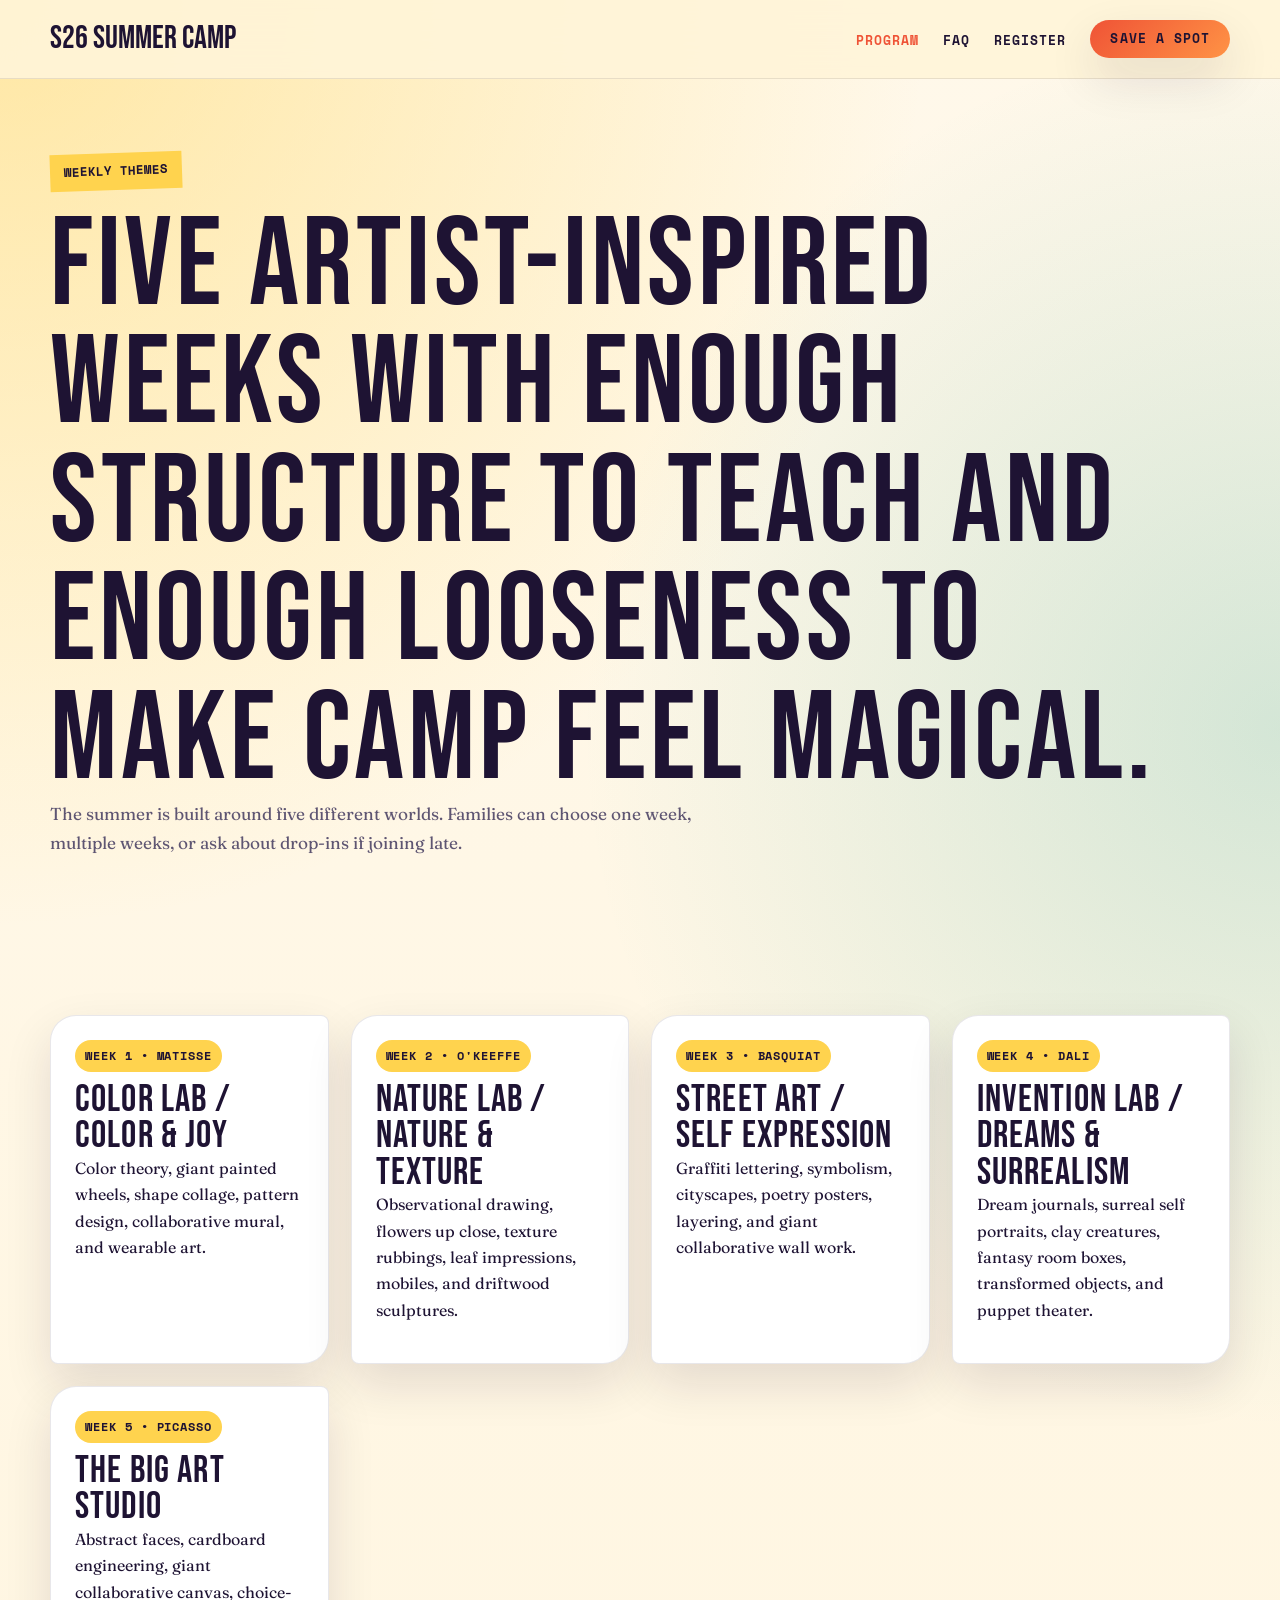
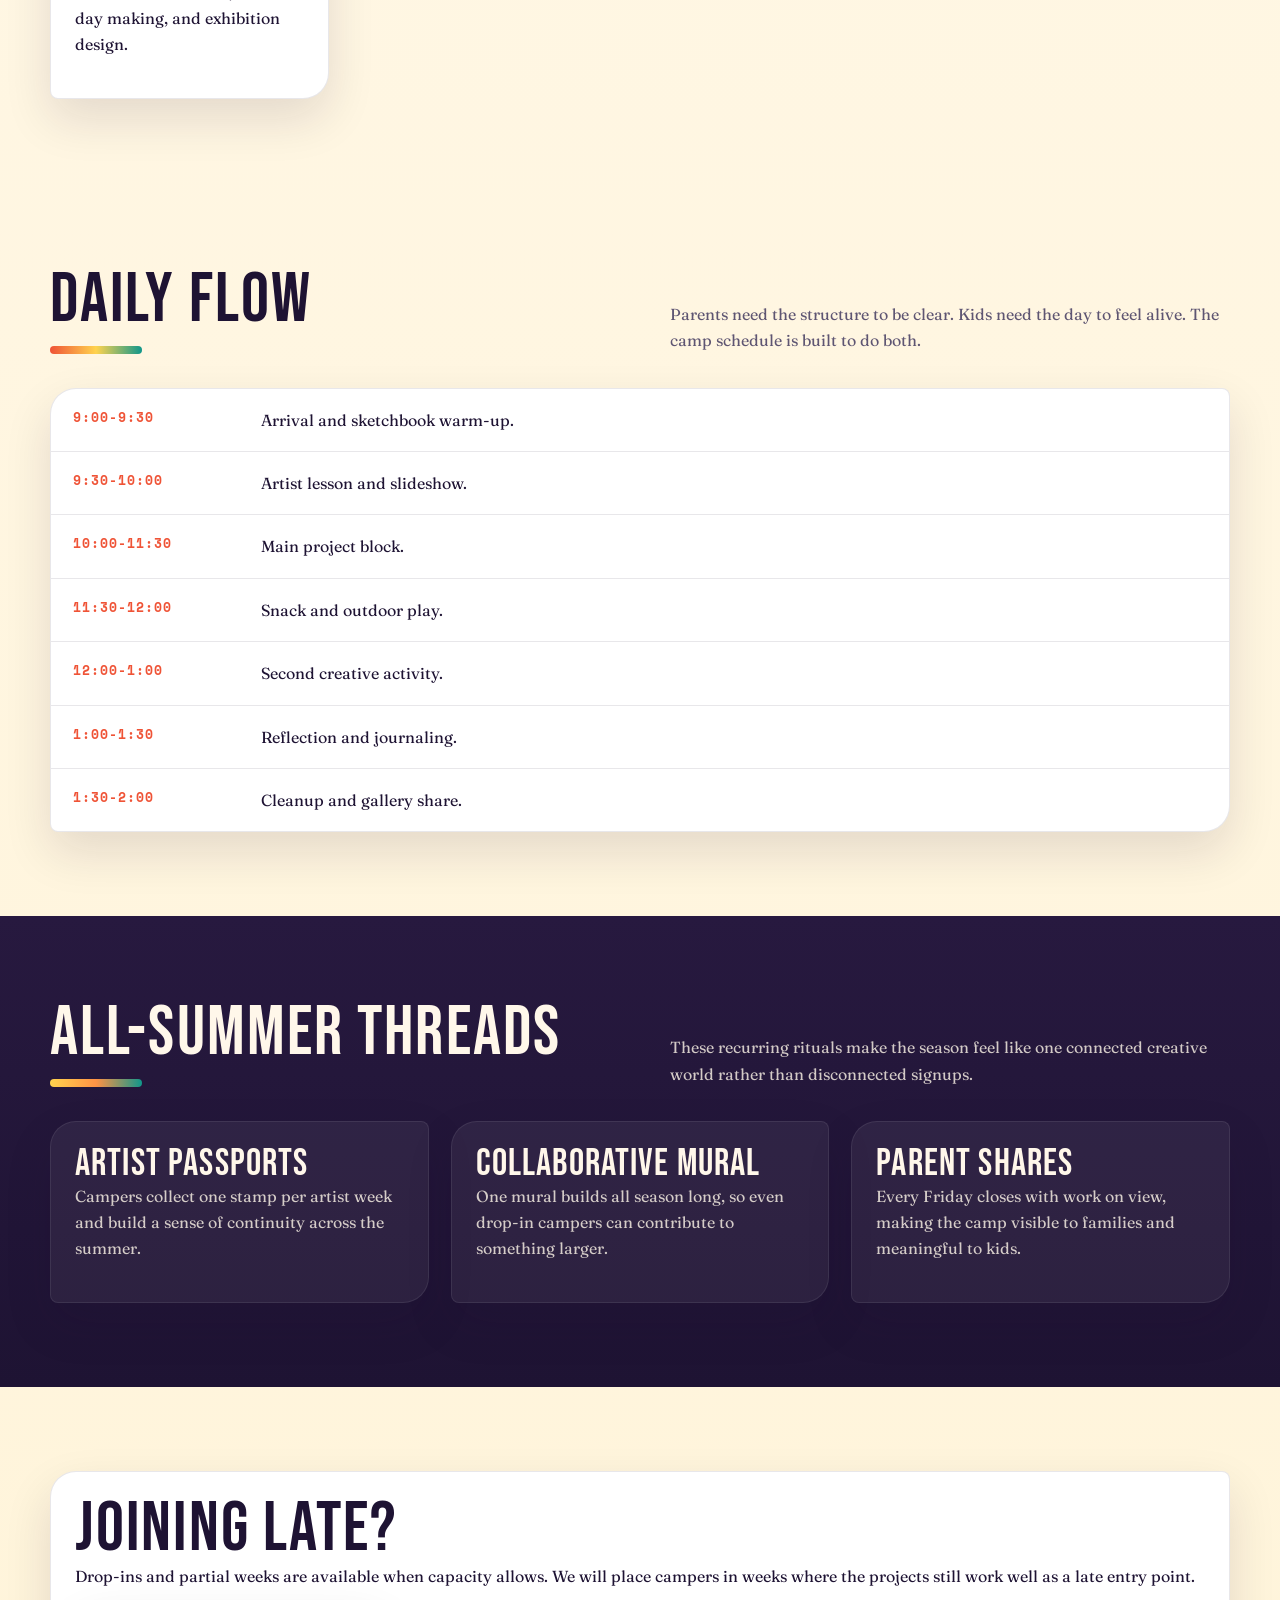
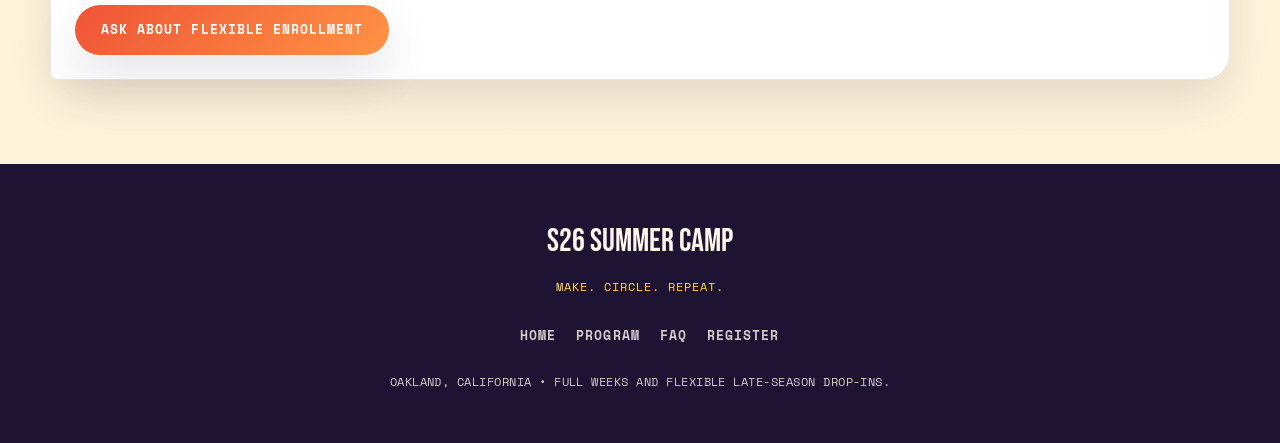
==== program.html @ db8a70b1 "Create standalone summer camp site" ====
<!DOCTYPE html>
<html lang="en">
<head>
  <meta charset="UTF-8">
  <meta name="viewport" content="width=device-width, initial-scale=1.0">
  <title>Program — S26 Summer Camp</title>
  <meta name="description" content="See the weekly themes, daily schedule, and project structure for Studio Twenty Six Summer Camp.">
  <link rel="preconnect" href="https://fonts.googleapis.com">
  <link rel="preconnect" href="https://fonts.gstatic.com" crossorigin>
  <link href="https://fonts.googleapis.com/css2?family=Bebas+Neue&family=Fraunces:opsz,ital,wght@9..144,0,400;9..144,0,500;9..144,1,400&family=Space+Mono:wght@400;700&display=swap" rel="stylesheet">
  <link rel="stylesheet" href="css/style.css">
</head>
<body>
<nav>
  <div class="container">
    <a href="index.html" class="nav-logo">S26 Summer Camp</a>
    <button class="nav-toggle" onclick="document.querySelector('.nav-links').classList.toggle('active')">&#9776;</button>
    <ul class="nav-links">
      <li><a href="program.html" style="color:var(--red);">Program</a></li>
      <li><a href="faq.html">FAQ</a></li>
      <li><a href="register.html">Register</a></li>
      <li><a href="register.html" class="btn btn-primary" style="padding:8px 20px;">Save a Spot</a></li>
    </ul>
  </div>
</nav>

<section class="page-hero">
  <div class="container">
    <span class="eyebrow">Weekly Themes</span>
    <h1>Five artist-inspired weeks with enough structure to teach and enough looseness to make camp feel magical.</h1>
    <p>The summer is built around five different worlds. Families can choose one week, multiple weeks, or ask about drop-ins if joining late.</p>
  </div>
</section>

<section>
  <div class="container">
    <div class="weeks">
      <div class="week-card">
        <div class="week-num">Week 1 • Matisse</div>
        <h3>Color Lab / Color &amp; Joy</h3>
        <p>Color theory, giant painted wheels, shape collage, pattern design, collaborative mural, and wearable art.</p>
      </div>
      <div class="week-card">
        <div class="week-num">Week 2 • O'Keeffe</div>
        <h3>Nature Lab / Nature &amp; Texture</h3>
        <p>Observational drawing, flowers up close, texture rubbings, leaf impressions, mobiles, and driftwood sculptures.</p>
      </div>
      <div class="week-card">
        <div class="week-num">Week 3 • Basquiat</div>
        <h3>Street Art / Self Expression</h3>
        <p>Graffiti lettering, symbolism, cityscapes, poetry posters, layering, and giant collaborative wall work.</p>
      </div>
      <div class="week-card">
        <div class="week-num">Week 4 • Dali</div>
        <h3>Invention Lab / Dreams &amp; Surrealism</h3>
        <p>Dream journals, surreal self portraits, clay creatures, fantasy room boxes, transformed objects, and puppet theater.</p>
      </div>
      <div class="week-card">
        <div class="week-num">Week 5 • Picasso</div>
        <h3>The Big Art Studio</h3>
        <p>Abstract faces, cardboard engineering, giant collaborative canvas, choice-day making, and exhibition design.</p>
      </div>
    </div>
  </div>
</section>

<section>
  <div class="container">
    <div class="section-head">
      <div>
        <h2>Daily Flow</h2>
        <div class="rule"></div>
      </div>
      <p>Parents need the structure to be clear. Kids need the day to feel alive. The camp schedule is built to do both.</p>
    </div>
    <div class="timeline">
      <div class="timeline-row"><div class="timeline-time">9:00-9:30</div><div>Arrival and sketchbook warm-up.</div></div>
      <div class="timeline-row"><div class="timeline-time">9:30-10:00</div><div>Artist lesson and slideshow.</div></div>
      <div class="timeline-row"><div class="timeline-time">10:00-11:30</div><div>Main project block.</div></div>
      <div class="timeline-row"><div class="timeline-time">11:30-12:00</div><div>Snack and outdoor play.</div></div>
      <div class="timeline-row"><div class="timeline-time">12:00-1:00</div><div>Second creative activity.</div></div>
      <div class="timeline-row"><div class="timeline-time">1:00-1:30</div><div>Reflection and journaling.</div></div>
      <div class="timeline-row"><div class="timeline-time">1:30-2:00</div><div>Cleanup and gallery share.</div></div>
    </div>
  </div>
</section>

<section class="dark">
  <div class="container">
    <div class="section-head">
      <div>
        <h2>All-Summer Threads</h2>
        <div class="rule"></div>
      </div>
      <p>These recurring rituals make the season feel like one connected creative world rather than disconnected signups.</p>
    </div>
    <div class="cards-3">
      <div class="panel">
        <h3>Artist Passports</h3>
        <p>Campers collect one stamp per artist week and build a sense of continuity across the summer.</p>
      </div>
      <div class="panel">
        <h3>Collaborative Mural</h3>
        <p>One mural builds all season long, so even drop-in campers can contribute to something larger.</p>
      </div>
      <div class="panel">
        <h3>Parent Shares</h3>
        <p>Every Friday closes with work on view, making the camp visible to families and meaningful to kids.</p>
      </div>
    </div>
  </div>
</section>

<section>
  <div class="container">
    <div class="notice">
      <h2>Joining late?</h2>
      <p>Drop-ins and partial weeks are available when capacity allows. We will place campers in weeks where the projects still work well as a late entry point.</p>
      <a href="register.html" class="btn btn-primary">Ask About Flexible Enrollment</a>
    </div>
  </div>
</section>

<footer>
  <div class="container" style="text-align:center;">
    <div class="footer-logo">S26 Summer Camp</div>
    <div class="footer-tagline">Make. Circle. Repeat.</div>
    <ul class="footer-links">
      <li><a href="index.html">Home</a></li>
      <li><a href="program.html">Program</a></li>
      <li><a href="faq.html">FAQ</a></li>
      <li><a href="register.html">Register</a></li>
    </ul>
    <div class="copyright">Oakland, California • Full weeks and flexible late-season drop-ins.</div>
  </div>
</footer>
</body>
</html>
---- css/style.css ----
:root {
  --bg: #fff4d9;
  --bg-soft: #fff9ef;
  --surface: #ffffff;
  --ink: #1e1333;
  --ink-soft: #5e5572;
  --red: #ef5336;
  --yellow: #ffd34e;
  --teal: #10978b;
  --violet: #7357ff;
  --orange: #ff9345;
  --line: rgba(30, 19, 51, 0.1);
  --shadow: 0 20px 48px rgba(30, 19, 51, 0.12);
  --font-display: "Bebas Neue", sans-serif;
  --font-body: "Fraunces", Georgia, serif;
  --font-detail: "Space Mono", monospace;
}

* {
  box-sizing: border-box;
  margin: 0;
  padding: 0;
}

html {
  scroll-behavior: smooth;
}

body {
  min-height: 100vh;
  background:
    radial-gradient(circle at top left, rgba(255, 211, 78, 0.45), transparent 24%),
    radial-gradient(circle at right 20%, rgba(16, 151, 139, 0.18), transparent 22%),
    linear-gradient(180deg, #fff8ea 0%, var(--bg) 100%);
  color: var(--ink);
  font-family: var(--font-body);
  line-height: 1.65;
}

img {
  display: block;
  max-width: 100%;
}

a {
  color: var(--red);
  text-decoration: none;
}

a:hover {
  text-decoration: underline;
}

h1,
h2,
h3,
h4 {
  font-family: var(--font-display);
  font-weight: 400;
  text-transform: uppercase;
  letter-spacing: 0.03em;
  line-height: 0.95;
}

h1 {
  font-size: clamp(4rem, 10vw, 7.8rem);
}

h2 {
  font-size: clamp(2.5rem, 5.5vw, 4.8rem);
}

h3 {
  font-size: clamp(1.7rem, 3vw, 2.5rem);
}

p {
  margin-bottom: 1rem;
}

ul {
  padding-left: 1.2rem;
}

.container {
  width: min(1180px, calc(100% - 40px));
  margin: 0 auto;
}

section {
  padding: 84px 0;
}

nav {
  position: sticky;
  top: 0;
  z-index: 100;
  background: rgba(255, 244, 217, 0.9);
  backdrop-filter: blur(18px);
  border-bottom: 1px solid var(--line);
}

nav .container {
  min-height: 78px;
  display: flex;
  align-items: center;
  justify-content: space-between;
  gap: 24px;
}

.nav-logo {
  color: var(--ink);
  font-family: var(--font-display);
  font-size: 2rem;
}

.nav-links {
  list-style: none;
  display: flex;
  align-items: center;
  gap: 24px;
}

.nav-links a {
  color: var(--ink);
  font-family: var(--font-detail);
  font-size: 0.82rem;
  font-weight: 700;
  text-transform: uppercase;
  letter-spacing: 0.08em;
}

.nav-toggle {
  display: none;
  border: none;
  background: none;
  color: var(--ink);
  font-size: 1.8rem;
}

.btn {
  display: inline-flex;
  align-items: center;
  justify-content: center;
  padding: 14px 26px;
  border-radius: 999px;
  border: none;
  font-family: var(--font-detail);
  font-size: 0.82rem;
  font-weight: 700;
  text-transform: uppercase;
  letter-spacing: 0.08em;
  cursor: pointer;
  transition: transform 0.18s ease;
}

.btn:hover {
  transform: translateY(-2px);
  text-decoration: none;
}

.btn-primary {
  background: linear-gradient(135deg, var(--red), var(--orange));
  color: #fff;
  box-shadow: var(--shadow);
}

.btn-secondary {
  background: var(--teal);
  color: #fff;
}

.btn-outline {
  border: 2px solid var(--ink);
  color: var(--ink);
  background: transparent;
}

.eyebrow {
  display: inline-block;
  margin-bottom: 18px;
  padding: 8px 14px;
  background: var(--yellow);
  color: var(--ink);
  font-family: var(--font-detail);
  font-size: 0.78rem;
  font-weight: 700;
  letter-spacing: 0.08em;
  text-transform: uppercase;
  transform: rotate(-2deg);
}

.hero {
  padding: 68px 0 90px;
}

.hero-grid {
  display: grid;
  grid-template-columns: minmax(0, 1.05fr) minmax(0, 0.95fr);
  gap: 42px;
  align-items: center;
}

.hero p,
.page-hero p {
  max-width: 680px;
  color: var(--ink-soft);
  font-size: 1.08rem;
}

.tagline {
  color: var(--red);
  font-family: var(--font-detail);
  text-transform: uppercase;
  letter-spacing: 0.08em;
  font-size: 0.92rem;
  font-weight: 700;
  margin-bottom: 14px;
}

.cta-row {
  display: flex;
  flex-wrap: wrap;
  gap: 14px;
  margin-top: 26px;
}

.collage {
  position: relative;
}

.collage-grid {
  display: grid;
  grid-template-columns: repeat(2, minmax(0, 1fr));
  gap: 16px;
}

.photo,
.placeholder {
  overflow: hidden;
  min-height: 220px;
  border-radius: 28px 8px 28px 8px;
  box-shadow: var(--shadow);
  background: #f0e6cf;
}

.photo.tall,
.placeholder.tall {
  min-height: 290px;
}

.photo img {
  width: 100%;
  height: 100%;
  object-fit: cover;
}

.float-card {
  position: absolute;
  left: -10px;
  bottom: -22px;
  padding: 14px 16px;
  background: var(--violet);
  color: #fff;
  font-family: var(--font-detail);
  font-size: 0.82rem;
  font-weight: 700;
  text-transform: uppercase;
  transform: rotate(-3deg);
  box-shadow: var(--shadow);
}

.section-head {
  display: flex;
  align-items: end;
  justify-content: space-between;
  gap: 24px;
  margin-bottom: 34px;
}

.section-head p {
  max-width: 560px;
  margin: 0;
  color: var(--ink-soft);
}

.rule {
  width: 92px;
  height: 8px;
  margin-top: 12px;
  border-radius: 999px;
  background: linear-gradient(90deg, var(--red), var(--yellow), var(--teal));
}

.panel,
.card,
.timeline,
.faq-item,
.notice,
.info-card,
.week-card,
.form-shell,
.sidebar {
  background: var(--surface);
  border: 1px solid var(--line);
  border-radius: 26px 8px 26px 8px;
  box-shadow: var(--shadow);
}

.panel,
.notice,
.info-card,
.sidebar,
.faq-item,
.week-card {
  padding: 24px;
}

.stats {
  display: grid;
  grid-template-columns: repeat(4, minmax(0, 1fr));
  gap: 18px;
}

.stat {
  padding: 22px 16px;
  text-align: center;
}

.stat strong {
  display: block;
  font-family: var(--font-display);
  font-size: 3rem;
  line-height: 1;
  color: var(--red);
}

.stat span {
  display: block;
  margin-top: 6px;
  color: var(--ink-soft);
  font-family: var(--font-detail);
  font-size: 0.76rem;
  text-transform: uppercase;
  letter-spacing: 0.08em;
}

.grid-2,
.story-grid,
.faq-grid,
.form-layout {
  display: grid;
  grid-template-columns: repeat(2, minmax(0, 1fr));
  gap: 24px;
}

.cards-3,
.weeks {
  display: grid;
  grid-template-columns: repeat(auto-fit, minmax(240px, 1fr));
  gap: 22px;
}

.week-num,
.label {
  display: inline-block;
  margin-bottom: 10px;
  padding: 6px 10px;
  background: var(--yellow);
  color: var(--ink);
  border-radius: 999px;
  font-family: var(--font-detail);
  font-size: 0.74rem;
  font-weight: 700;
  text-transform: uppercase;
  letter-spacing: 0.08em;
}

.timeline {
  overflow: hidden;
}

.timeline-row {
  display: grid;
  grid-template-columns: 170px 1fr;
  gap: 18px;
  padding: 18px 22px;
  border-bottom: 1px solid var(--line);
}

.timeline-row:last-child {
  border-bottom: none;
}

.timeline-time {
  color: var(--red);
  font-family: var(--font-detail);
  font-size: 0.8rem;
  font-weight: 700;
  text-transform: uppercase;
  letter-spacing: 0.08em;
}

.dark {
  background: linear-gradient(180deg, #27193f 0%, #1e1333 100%);
  color: #fff7ea;
}

.dark p,
.dark li {
  color: rgba(255, 247, 234, 0.8);
}

.dark .rule {
  background: linear-gradient(90deg, var(--yellow), var(--orange), var(--teal));
}

.dark .panel,
.dark .card,
.dark .week-card,
.dark .faq-item,
.dark .sidebar,
.dark .notice {
  background: rgba(255, 255, 255, 0.06);
  border-color: rgba(255, 255, 255, 0.08);
}

.page-hero {
  padding: 74px 0 58px;
}

.badge-row {
  display: flex;
  flex-wrap: wrap;
  gap: 10px;
  margin-top: 18px;
}

.badge-row span {
  padding: 8px 12px;
  border-radius: 999px;
  background: rgba(255, 211, 78, 0.3);
  font-family: var(--font-detail);
  font-size: 0.74rem;
  font-weight: 700;
  text-transform: uppercase;
  letter-spacing: 0.08em;
}

.form-shell {
  padding: 28px;
}

.form-grid {
  display: grid;
  grid-template-columns: repeat(2, minmax(0, 1fr));
  gap: 16px;
}

.full {
  grid-column: 1 / -1;
}

label,
legend {
  display: block;
  margin-bottom: 6px;
  font-family: var(--font-detail);
  font-size: 0.78rem;
  font-weight: 700;
  text-transform: uppercase;
  letter-spacing: 0.08em;
}

fieldset {
  margin: 0 0 20px;
  border: none;
}

input,
select,
textarea {
  width: 100%;
  padding: 14px 16px;
  border-radius: 16px;
  border: 1px solid var(--line);
  background: #fffdf8;
  color: var(--ink);
  font-family: var(--font-body);
  font-size: 1rem;
}

textarea {
  min-height: 130px;
  resize: vertical;
}

input:focus,
select:focus,
textarea:focus {
  outline: none;
  border-color: var(--teal);
  box-shadow: 0 0 0 4px rgba(16, 151, 139, 0.12);
}

.choice-list {
  display: grid;
  gap: 12px;
}

.choice {
  display: flex;
  align-items: flex-start;
  gap: 12px;
  padding: 14px 16px;
  border-radius: 18px;
  background: var(--bg-soft);
  border: 1px solid var(--line);
}

.choice input {
  width: auto;
  margin-top: 4px;
}

.choice span {
  display: block;
  color: var(--ink-soft);
  font-size: 0.92rem;
}

.sidebar {
  background: #1e1333;
  color: #fff7ea;
}

.sidebar p,
.sidebar li {
  color: rgba(255, 247, 234, 0.82);
}

footer {
  padding: 52px 0;
  background: #1e1333;
  color: rgba(255, 247, 234, 0.8);
}

.footer-logo {
  color: #fff7ea;
  font-family: var(--font-display);
  font-size: 2rem;
}

.footer-tagline {
  margin-top: 8px;
  color: var(--yellow);
  font-family: var(--font-detail);
  font-size: 0.78rem;
  text-transform: uppercase;
  letter-spacing: 0.08em;
}

.footer-links {
  list-style: none;
  display: flex;
  flex-wrap: wrap;
  justify-content: center;
  gap: 20px;
  margin: 24px 0;
}

.footer-links a {
  color: rgba(255, 247, 234, 0.82);
  font-family: var(--font-detail);
  font-size: 0.8rem;
  font-weight: 700;
  text-transform: uppercase;
  letter-spacing: 0.08em;
}

.copyright {
  font-family: var(--font-detail);
  font-size: 0.74rem;
  text-transform: uppercase;
  letter-spacing: 0.04em;
}

@media (max-width: 960px) {
  .hero-grid,
  .grid-2,
  .story-grid,
  .faq-grid,
  .form-layout {
    grid-template-columns: 1fr;
  }

  .stats {
    grid-template-columns: repeat(2, minmax(0, 1fr));
  }
}

@media (max-width: 760px) {
  .nav-toggle {
    display: block;
  }

  .nav-links {
    display: none;
  }

  .nav-links.active {
    position: absolute;
    top: 100%;
    left: 0;
    right: 0;
    display: flex;
    flex-direction: column;
    align-items: flex-start;
    gap: 14px;
    padding: 18px 20px 24px;
    background: rgba(255, 244, 217, 0.98);
    border-bottom: 1px solid var(--line);
  }

  .collage-grid,
  .form-grid,
  .stats {
    grid-template-columns: 1fr;
  }

  .timeline-row {
    grid-template-columns: 1fr;
    gap: 8px;
  }

  .section-head {
    flex-direction: column;
    align-items: flex-start;
  }

  .cta-row {
    flex-direction: column;
  }

  .btn {
    width: 100%;
  }
}
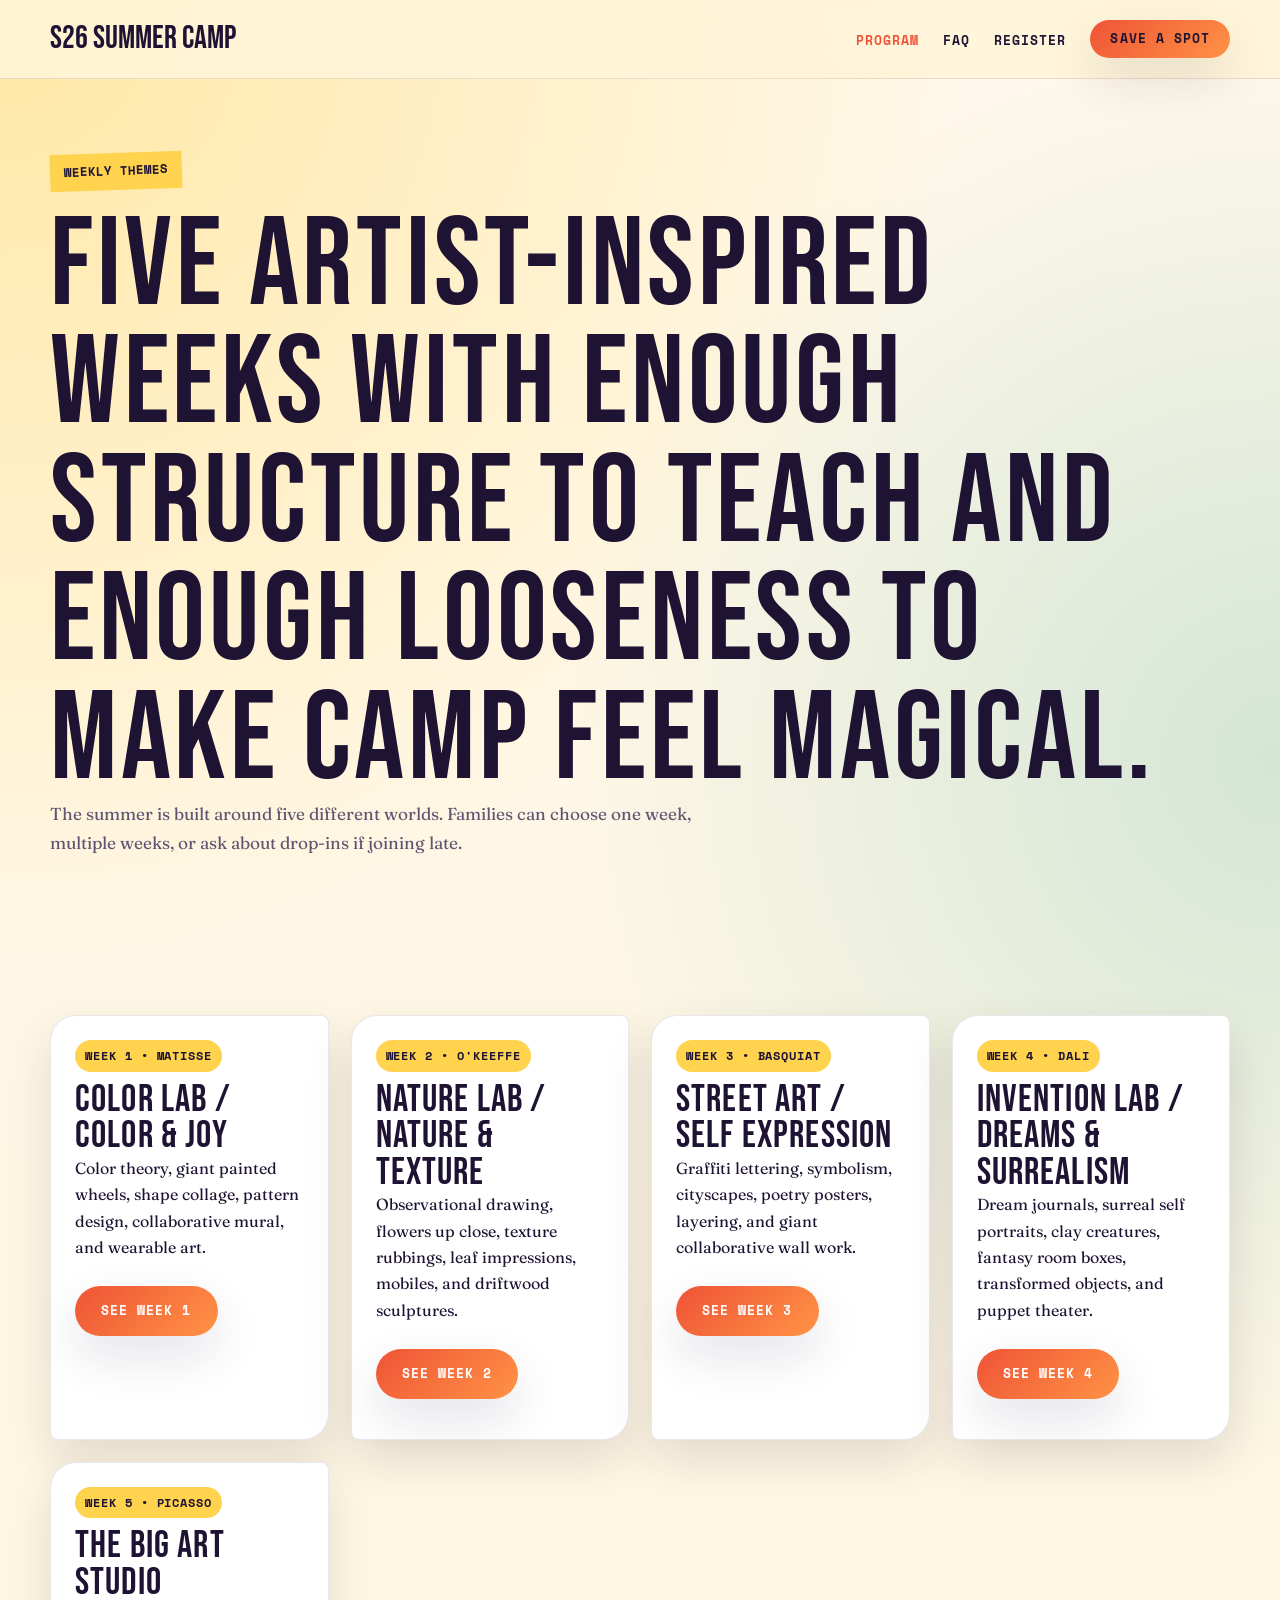
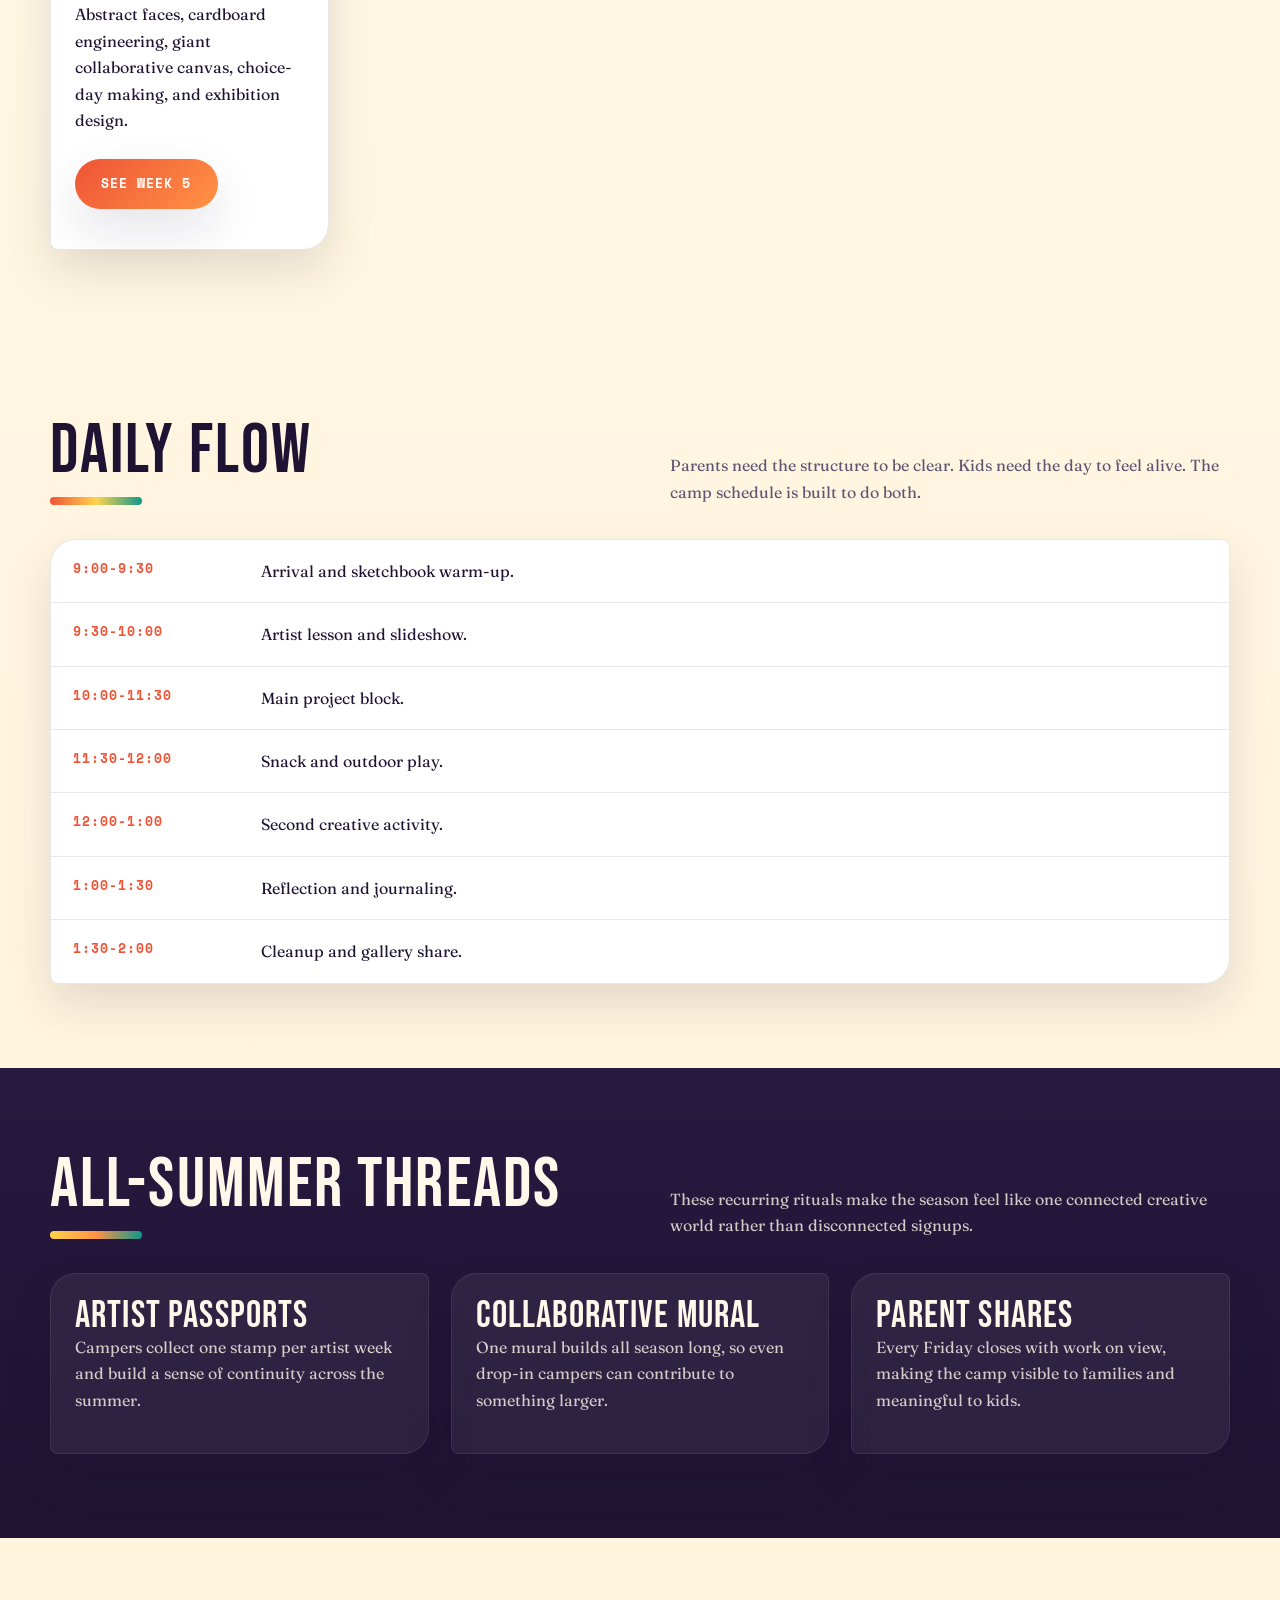
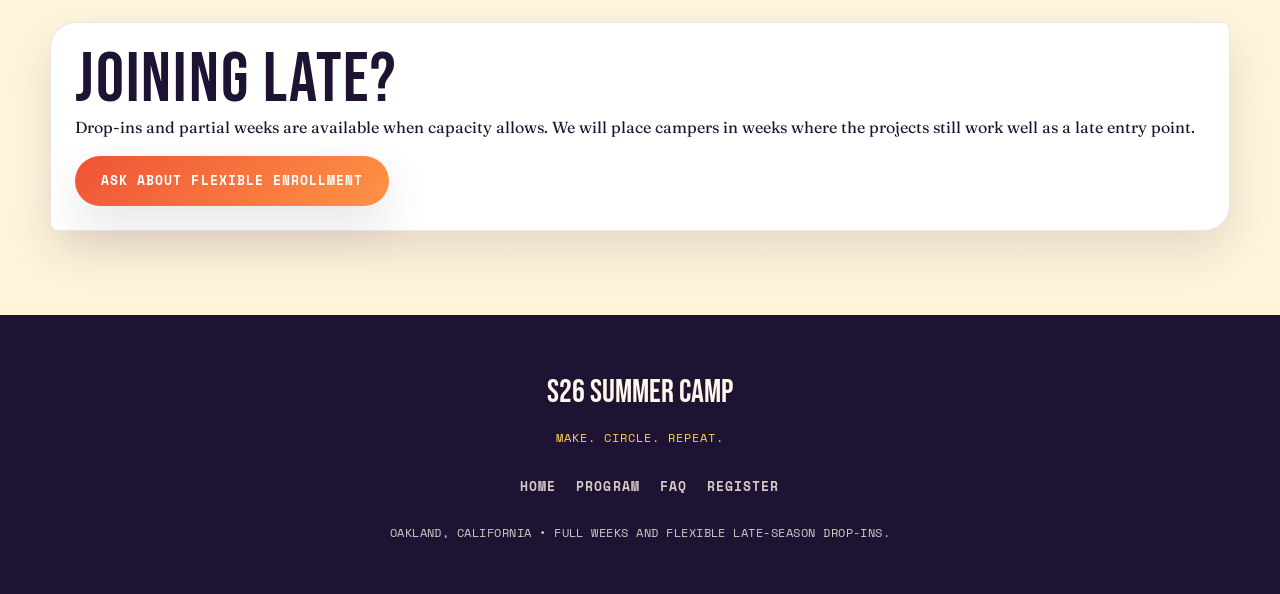
==== commit dba978c4: "Add week detail pages and clickable camp navigation" ====
--- a/program.html
+++ b/program.html
@@ -39,26 +39,31 @@
         <div class="week-num">Week 1 • Matisse</div>
         <h3>Color Lab / Color &amp; Joy</h3>
         <p>Color theory, giant painted wheels, shape collage, pattern design, collaborative mural, and wearable art.</p>
+        <p><a href="week-1.html" class="btn btn-primary" style="margin-top:10px;">See Week 1</a></p>
       </div>
       <div class="week-card">
         <div class="week-num">Week 2 • O'Keeffe</div>
         <h3>Nature Lab / Nature &amp; Texture</h3>
         <p>Observational drawing, flowers up close, texture rubbings, leaf impressions, mobiles, and driftwood sculptures.</p>
+        <p><a href="week-2.html" class="btn btn-primary" style="margin-top:10px;">See Week 2</a></p>
       </div>
       <div class="week-card">
         <div class="week-num">Week 3 • Basquiat</div>
         <h3>Street Art / Self Expression</h3>
         <p>Graffiti lettering, symbolism, cityscapes, poetry posters, layering, and giant collaborative wall work.</p>
+        <p><a href="week-3.html" class="btn btn-primary" style="margin-top:10px;">See Week 3</a></p>
       </div>
       <div class="week-card">
         <div class="week-num">Week 4 • Dali</div>
         <h3>Invention Lab / Dreams &amp; Surrealism</h3>
         <p>Dream journals, surreal self portraits, clay creatures, fantasy room boxes, transformed objects, and puppet theater.</p>
+        <p><a href="week-4.html" class="btn btn-primary" style="margin-top:10px;">See Week 4</a></p>
       </div>
       <div class="week-card">
         <div class="week-num">Week 5 • Picasso</div>
         <h3>The Big Art Studio</h3>
         <p>Abstract faces, cardboard engineering, giant collaborative canvas, choice-day making, and exhibition design.</p>
+        <p><a href="week-5.html" class="btn btn-primary" style="margin-top:10px;">See Week 5</a></p>
       </div>
     </div>
   </div>
--- a/css/style.css
+++ b/css/style.css
@@ -361,6 +361,31 @@
   gap: 22px;
 }
 
+.detail-grid {
+  display: grid;
+  grid-template-columns: repeat(auto-fit, minmax(220px, 1fr));
+  gap: 20px;
+}
+
+.day-card {
+  padding: 22px;
+}
+
+.day-card strong {
+  display: block;
+  margin-bottom: 8px;
+  color: var(--red);
+  font-family: var(--font-detail);
+  font-size: 0.78rem;
+  font-weight: 700;
+  text-transform: uppercase;
+  letter-spacing: 0.08em;
+}
+
+.day-card p:last-child {
+  margin-bottom: 0;
+}
+
 .week-num,
 .label {
   display: inline-block;
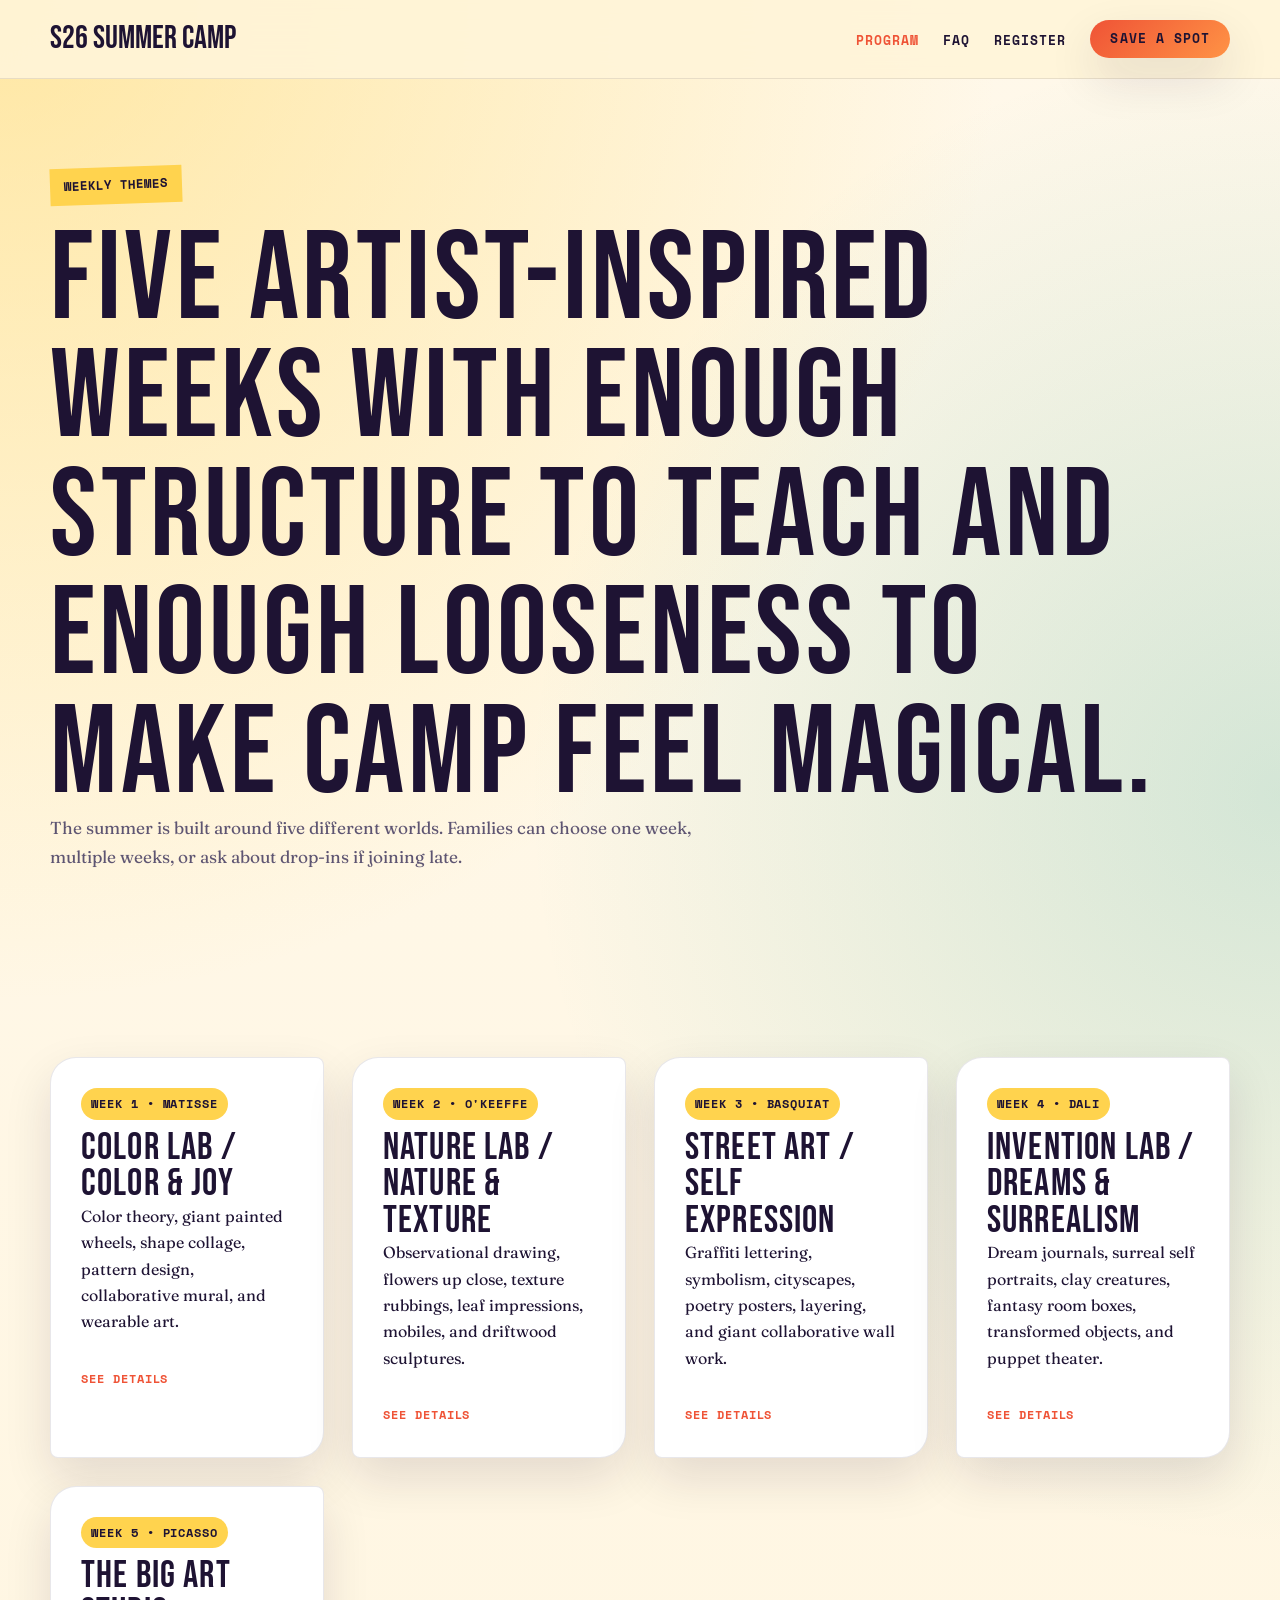
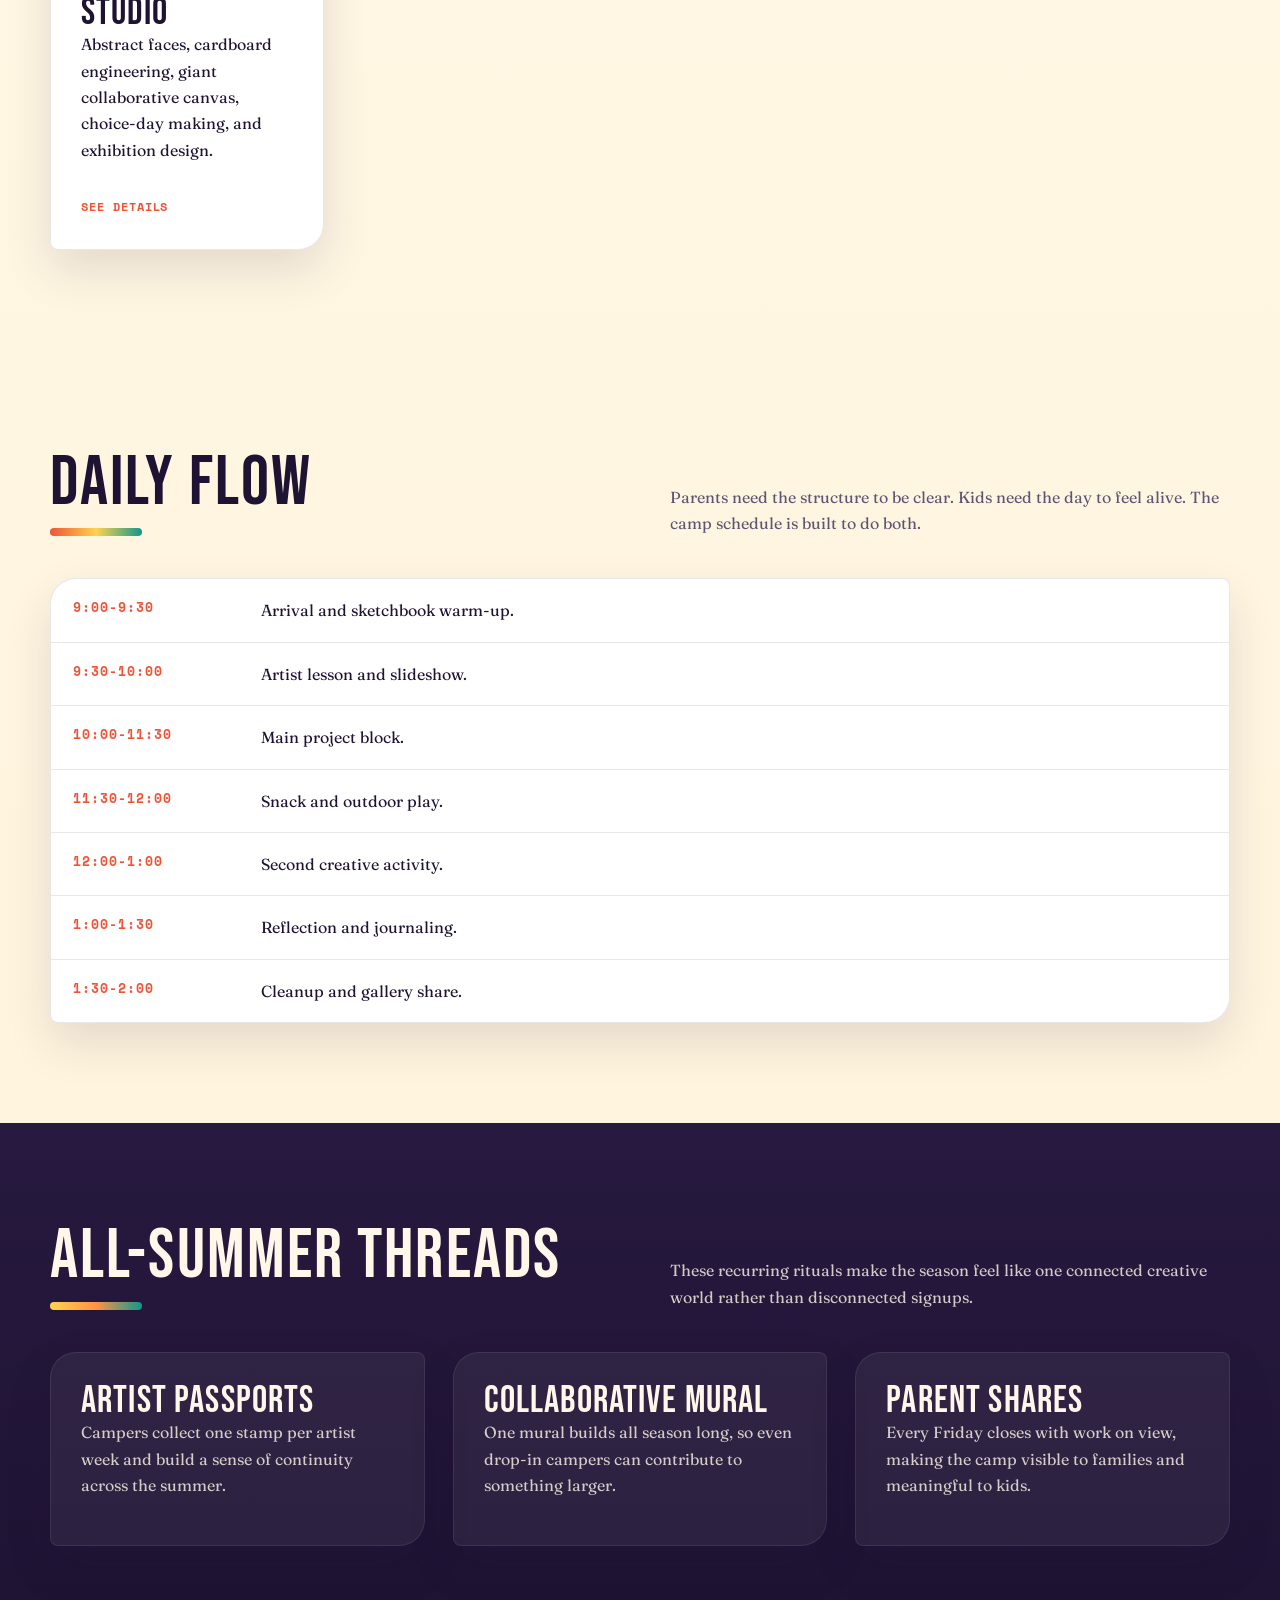
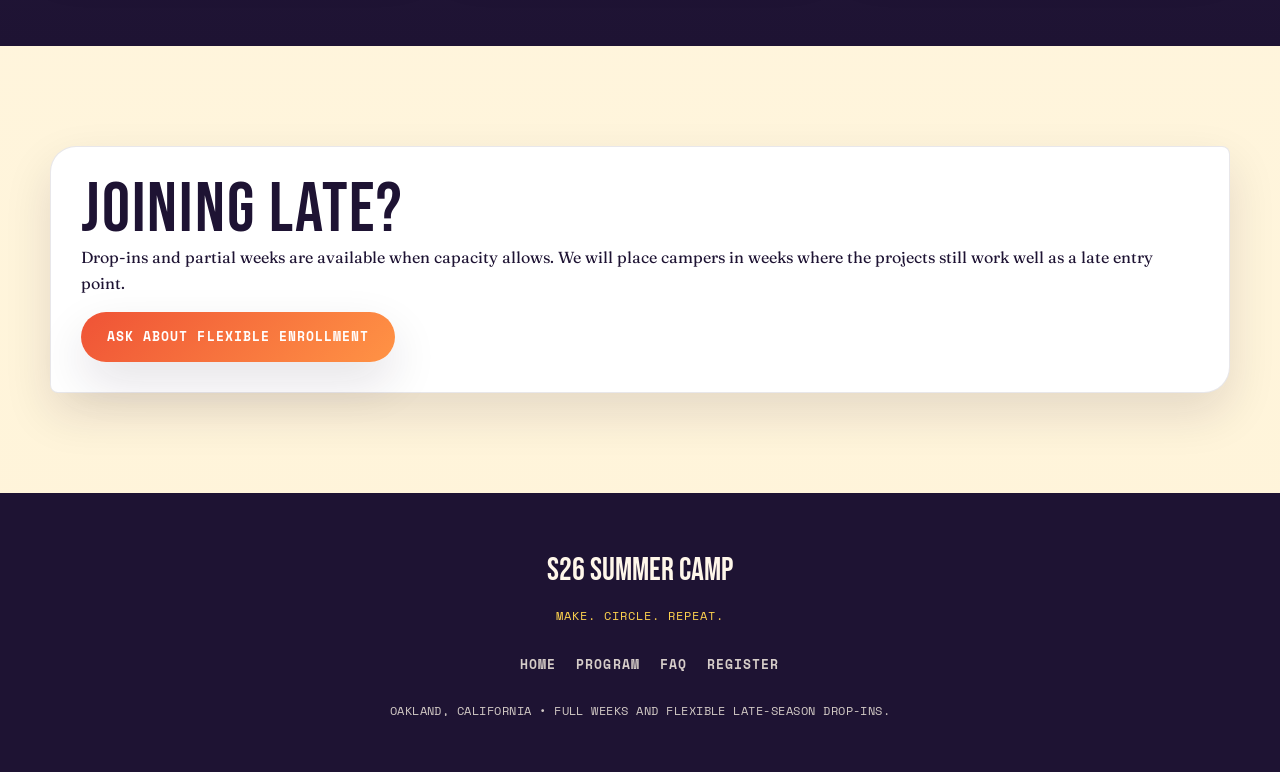
==== commit 4403a945: "Polish camp cards and week layouts" ====
--- a/program.html
+++ b/program.html
@@ -35,36 +35,31 @@
 <section>
   <div class="container">
     <div class="weeks">
-      <div class="week-card">
+      <a href="week-1.html" class="week-card cta-card">
         <div class="week-num">Week 1 • Matisse</div>
         <h3>Color Lab / Color &amp; Joy</h3>
         <p>Color theory, giant painted wheels, shape collage, pattern design, collaborative mural, and wearable art.</p>
-        <p><a href="week-1.html" class="btn btn-primary" style="margin-top:10px;">See Week 1</a></p>
-      </div>
-      <div class="week-card">
+      </a>
+      <a href="week-2.html" class="week-card cta-card">
         <div class="week-num">Week 2 • O'Keeffe</div>
         <h3>Nature Lab / Nature &amp; Texture</h3>
         <p>Observational drawing, flowers up close, texture rubbings, leaf impressions, mobiles, and driftwood sculptures.</p>
-        <p><a href="week-2.html" class="btn btn-primary" style="margin-top:10px;">See Week 2</a></p>
-      </div>
-      <div class="week-card">
+      </a>
+      <a href="week-3.html" class="week-card cta-card">
         <div class="week-num">Week 3 • Basquiat</div>
         <h3>Street Art / Self Expression</h3>
         <p>Graffiti lettering, symbolism, cityscapes, poetry posters, layering, and giant collaborative wall work.</p>
-        <p><a href="week-3.html" class="btn btn-primary" style="margin-top:10px;">See Week 3</a></p>
-      </div>
-      <div class="week-card">
+      </a>
+      <a href="week-4.html" class="week-card cta-card">
         <div class="week-num">Week 4 • Dali</div>
         <h3>Invention Lab / Dreams &amp; Surrealism</h3>
         <p>Dream journals, surreal self portraits, clay creatures, fantasy room boxes, transformed objects, and puppet theater.</p>
-        <p><a href="week-4.html" class="btn btn-primary" style="margin-top:10px;">See Week 4</a></p>
-      </div>
-      <div class="week-card">
+      </a>
+      <a href="week-5.html" class="week-card cta-card">
         <div class="week-num">Week 5 • Picasso</div>
         <h3>The Big Art Studio</h3>
         <p>Abstract faces, cardboard engineering, giant collaborative canvas, choice-day making, and exhibition design.</p>
-        <p><a href="week-5.html" class="btn btn-primary" style="margin-top:10px;">See Week 5</a></p>
-      </div>
+      </a>
     </div>
   </div>
 </section>
--- a/css/style.css
+++ b/css/style.css
@@ -83,12 +83,12 @@
 }
 
 .container {
-  width: min(1180px, calc(100% - 40px));
+  width: min(1180px, calc(100% - 56px));
   margin: 0 auto;
 }
 
 section {
-  padding: 84px 0;
+  padding: 100px 0;
 }
 
 nav {
@@ -191,7 +191,7 @@
 }
 
 .hero {
-  padding: 68px 0 90px;
+  padding: 82px 0 108px;
 }
 
 .hero-grid {
@@ -275,7 +275,7 @@
   align-items: end;
   justify-content: space-between;
   gap: 24px;
-  margin-bottom: 34px;
+  margin-bottom: 42px;
 }
 
 .section-head p {
@@ -313,7 +313,7 @@
 .sidebar,
 .faq-item,
 .week-card {
-  padding: 24px;
+  padding: 30px;
 }
 
 .stats {
@@ -358,17 +358,17 @@
 .weeks {
   display: grid;
   grid-template-columns: repeat(auto-fit, minmax(240px, 1fr));
-  gap: 22px;
+  gap: 28px;
 }
 
 .detail-grid {
   display: grid;
   grid-template-columns: repeat(auto-fit, minmax(220px, 1fr));
-  gap: 20px;
+  gap: 24px;
 }
 
 .day-card {
-  padding: 22px;
+  padding: 26px;
 }
 
 .day-card strong {
@@ -384,6 +384,53 @@
 
 .day-card p:last-child {
   margin-bottom: 0;
+}
+
+.week-card {
+  display: block;
+  color: var(--ink);
+  transition: transform 0.2s ease, box-shadow 0.2s ease, border-color 0.2s ease;
+}
+
+.week-card:hover {
+  transform: translateY(-4px);
+  border-color: rgba(239, 83, 54, 0.35);
+  text-decoration: none;
+}
+
+.cta-card {
+  position: relative;
+  min-height: 100%;
+}
+
+.cta-card::after {
+  content: "See details";
+  display: inline-block;
+  margin-top: 18px;
+  color: var(--red);
+  font-family: var(--font-detail);
+  font-size: 0.74rem;
+  font-weight: 700;
+  text-transform: uppercase;
+  letter-spacing: 0.08em;
+}
+
+.image-slot {
+  min-height: 220px;
+  padding: 28px;
+  border: 2px dashed rgba(30, 19, 51, 0.16);
+  border-radius: 26px 8px 26px 8px;
+  background:
+    linear-gradient(135deg, rgba(255, 211, 78, 0.28), rgba(16, 151, 139, 0.12)),
+    var(--surface);
+  color: var(--ink-soft);
+  font-family: var(--font-detail);
+  font-size: 0.82rem;
+  font-weight: 700;
+  text-transform: uppercase;
+  letter-spacing: 0.08em;
+  display: flex;
+  align-items: end;
 }
 
 .week-num,
@@ -451,7 +498,7 @@
 }
 
 .page-hero {
-  padding: 74px 0 58px;
+  padding: 88px 0 70px;
 }
 
 .badge-row {
@@ -473,7 +520,7 @@
 }
 
 .form-shell {
-  padding: 28px;
+  padding: 34px;
 }
 
 .form-grid {
@@ -625,6 +672,10 @@
 }
 
 @media (max-width: 760px) {
+  section {
+    padding: 78px 0;
+  }
+
   .nav-toggle {
     display: block;
   }
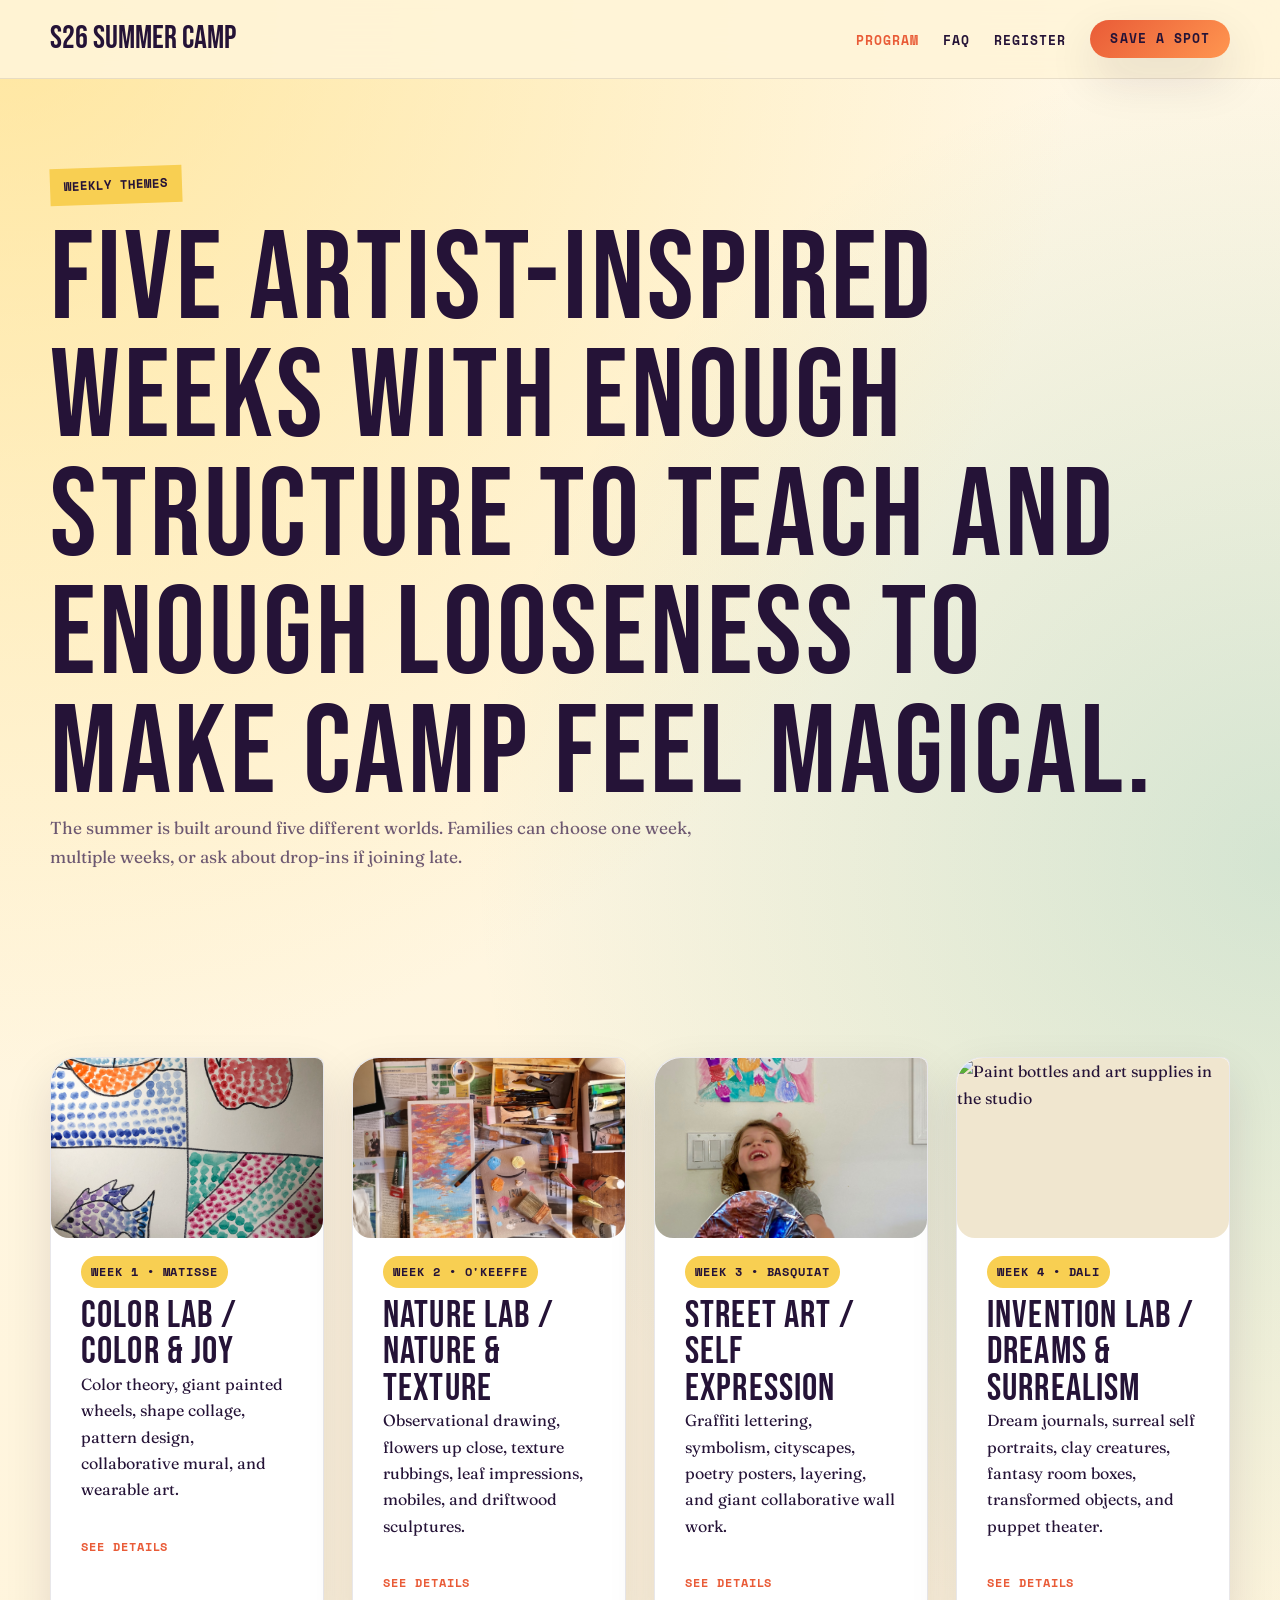
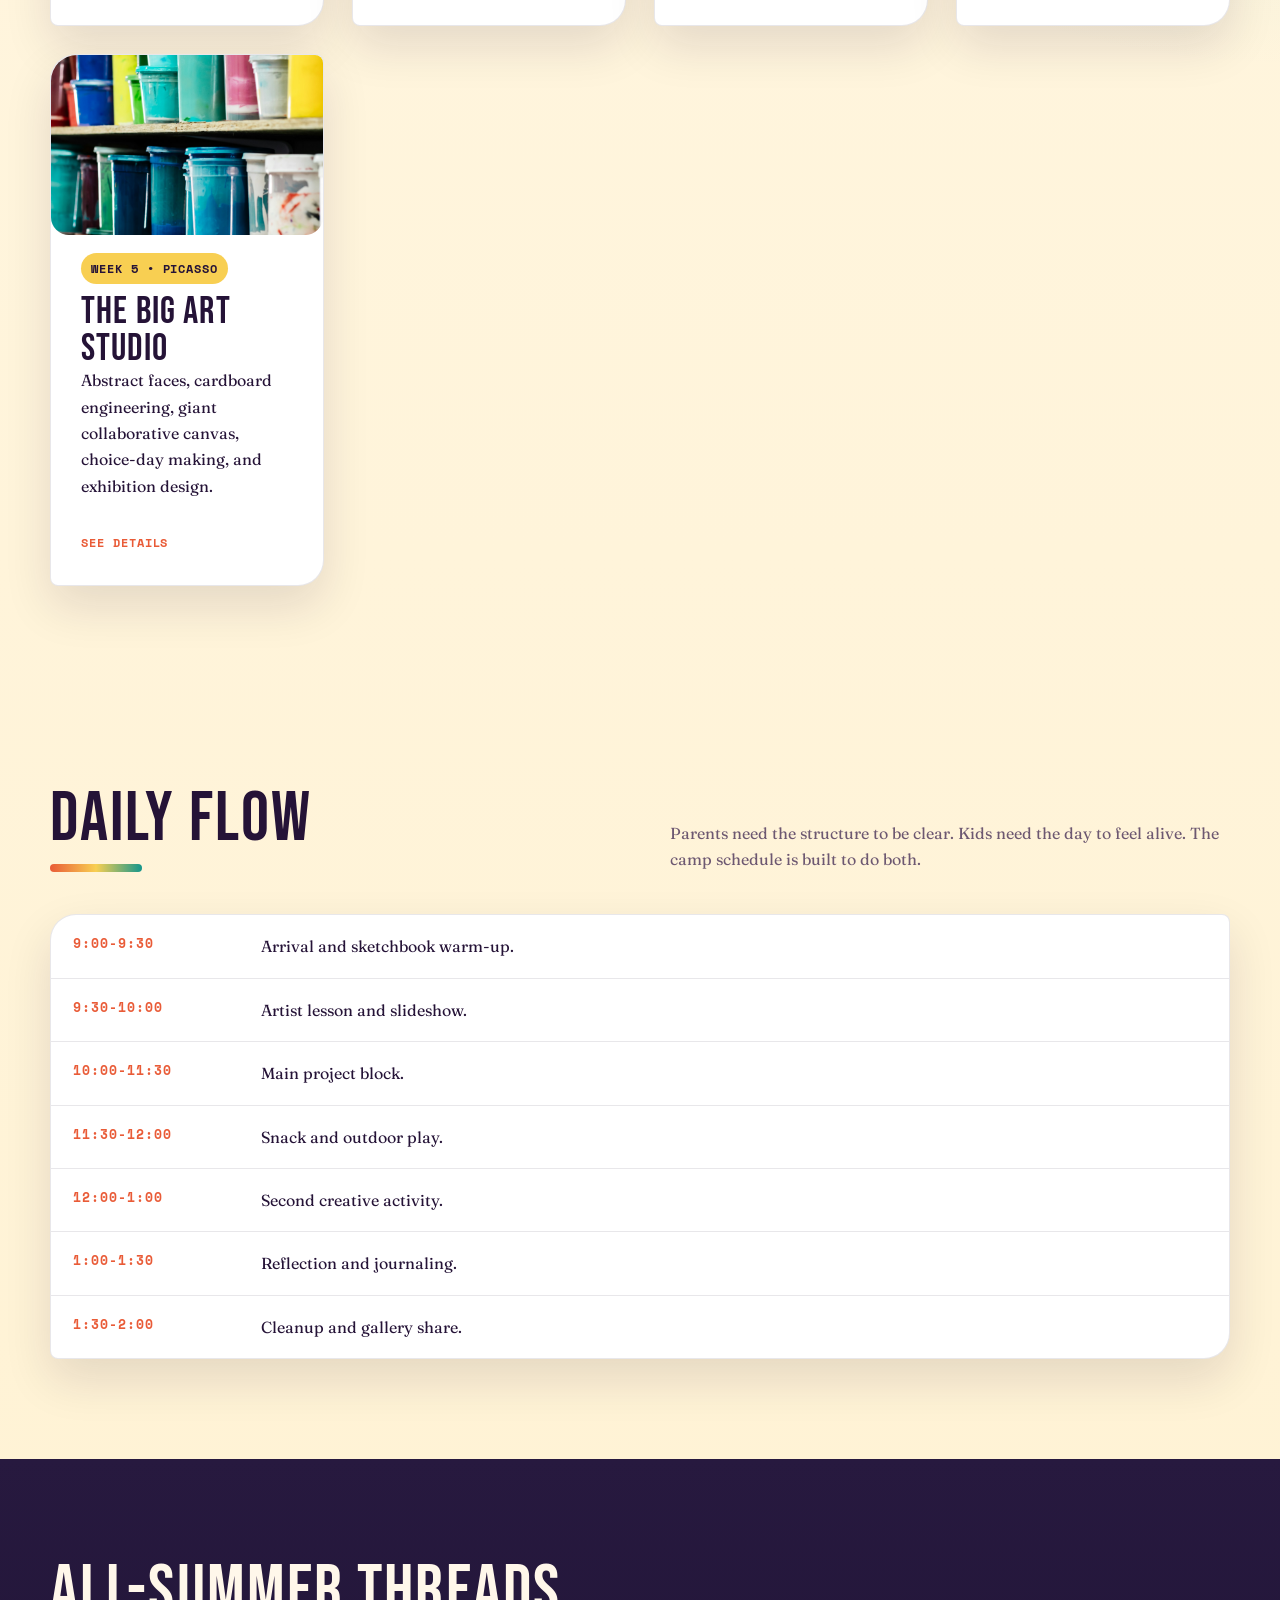
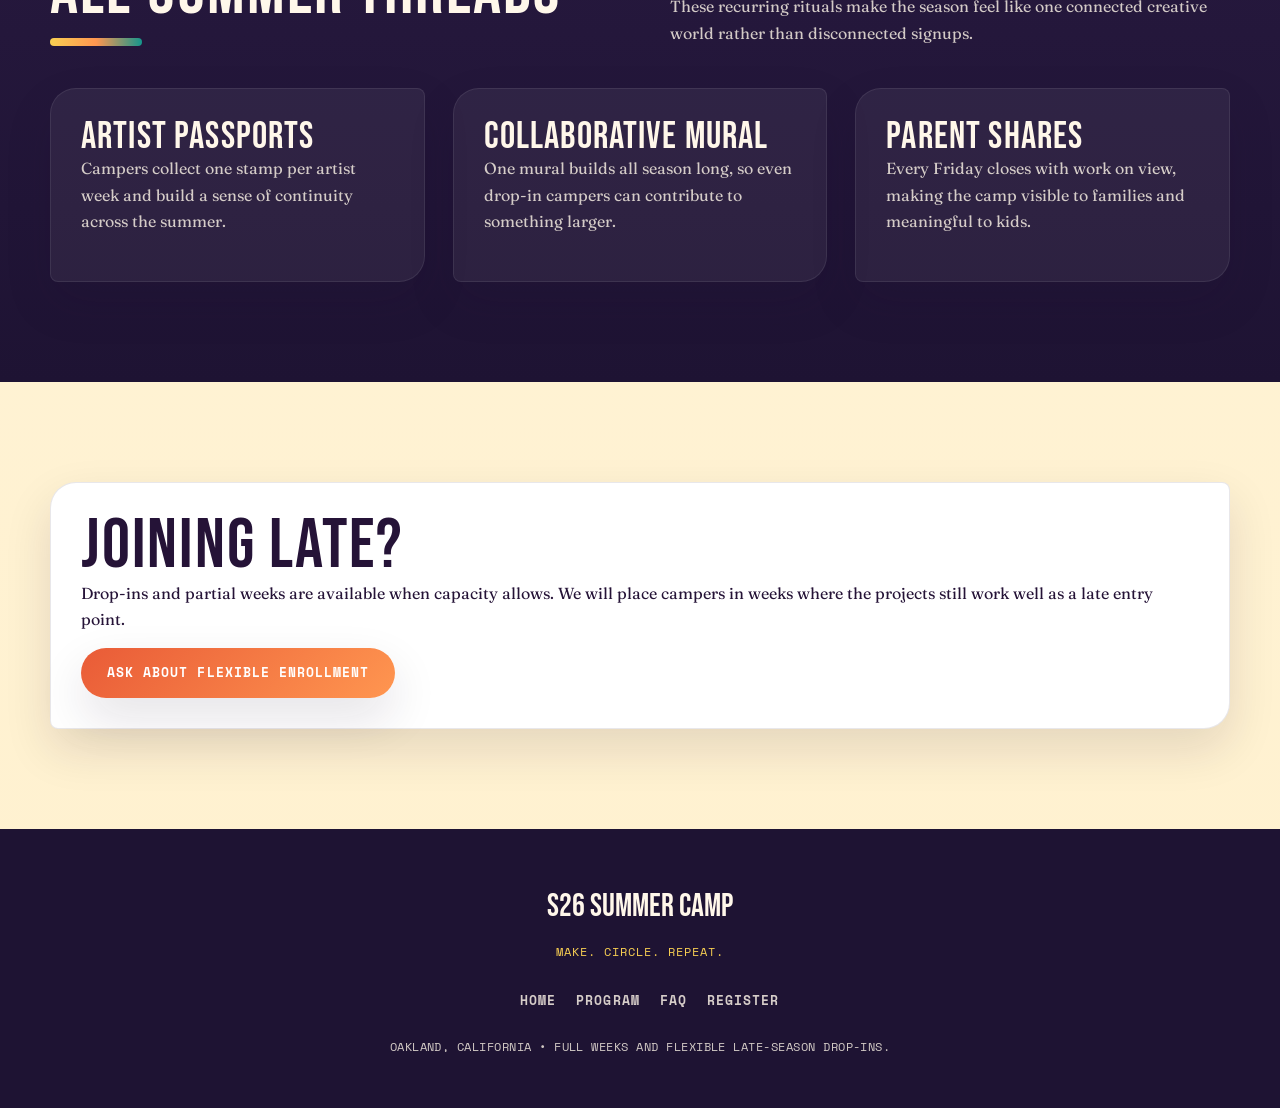
==== commit d2c66d28: "Revise camp site visual direction" ====
--- a/program.html
+++ b/program.html
@@ -36,26 +36,31 @@
   <div class="container">
     <div class="weeks">
       <a href="week-1.html" class="week-card cta-card">
+        <div class="week-thumb"><img src="images/watercolor-series.jpeg" alt="Colorful watercolor paintings drying side by side"></div>
         <div class="week-num">Week 1 • Matisse</div>
         <h3>Color Lab / Color &amp; Joy</h3>
         <p>Color theory, giant painted wheels, shape collage, pattern design, collaborative mural, and wearable art.</p>
       </a>
       <a href="week-2.html" class="week-card cta-card">
+        <div class="week-thumb"><img src="images/internet-art-supplies.jpg" alt="Art supplies arranged across a studio table"></div>
         <div class="week-num">Week 2 • O'Keeffe</div>
         <h3>Nature Lab / Nature &amp; Texture</h3>
         <p>Observational drawing, flowers up close, texture rubbings, leaf impressions, mobiles, and driftwood sculptures.</p>
       </a>
       <a href="week-3.html" class="week-card cta-card">
+        <div class="week-thumb"><img src="images/camp-kid-foil.jpeg" alt="Camper holding a reflective hand-made project"></div>
         <div class="week-num">Week 3 • Basquiat</div>
         <h3>Street Art / Self Expression</h3>
         <p>Graffiti lettering, symbolism, cityscapes, poetry posters, layering, and giant collaborative wall work.</p>
       </a>
       <a href="week-4.html" class="week-card cta-card">
+        <div class="week-thumb"><img src="images/studio-paints.jpeg" alt="Paint bottles and art supplies in the studio"></div>
         <div class="week-num">Week 4 • Dali</div>
         <h3>Invention Lab / Dreams &amp; Surrealism</h3>
         <p>Dream journals, surreal self portraits, clay creatures, fantasy room boxes, transformed objects, and puppet theater.</p>
       </a>
       <a href="week-5.html" class="week-card cta-card">
+        <div class="week-thumb"><img src="images/internet-paint-shelves.jpg" alt="Colorful paint shelves in a studio"></div>
         <div class="week-num">Week 5 • Picasso</div>
         <h3>The Big Art Studio</h3>
         <p>Abstract faces, cardboard engineering, giant collaborative canvas, choice-day making, and exhibition design.</p>
--- a/css/style.css
+++ b/css/style.css
@@ -1,14 +1,14 @@
 :root {
-  --bg: #fff4d9;
-  --bg-soft: #fff9ef;
+  --bg: #fff1cf;
+  --bg-soft: #fff8e7;
   --surface: #ffffff;
-  --ink: #1e1333;
-  --ink-soft: #5e5572;
-  --red: #ef5336;
-  --yellow: #ffd34e;
-  --teal: #10978b;
-  --violet: #7357ff;
-  --orange: #ff9345;
+  --ink: #251337;
+  --ink-soft: #6d5871;
+  --red: #e95b37;
+  --yellow: #f8cf52;
+  --teal: #14968c;
+  --violet: #7a5cff;
+  --orange: #ff9650;
   --line: rgba(30, 19, 51, 0.1);
   --shadow: 0 20px 48px rgba(30, 19, 51, 0.12);
   --font-display: "Bebas Neue", sans-serif;
@@ -29,9 +29,9 @@
 body {
   min-height: 100vh;
   background:
-    radial-gradient(circle at top left, rgba(255, 211, 78, 0.45), transparent 24%),
-    radial-gradient(circle at right 20%, rgba(16, 151, 139, 0.18), transparent 22%),
-    linear-gradient(180deg, #fff8ea 0%, var(--bg) 100%);
+    radial-gradient(circle at top left, rgba(255, 211, 78, 0.46), transparent 24%),
+    radial-gradient(circle at right 20%, rgba(20, 150, 140, 0.18), transparent 22%),
+    linear-gradient(180deg, #fff7e5 0%, var(--bg) 100%);
   color: var(--ink);
   font-family: var(--font-body);
   line-height: 1.65;
@@ -192,6 +192,9 @@
 
 .hero {
   padding: 82px 0 108px;
+  background:
+    radial-gradient(circle at 78% 16%, rgba(233, 91, 55, 0.14), transparent 18%),
+    linear-gradient(180deg, rgba(255, 255, 255, 0.16), rgba(255, 255, 255, 0));
 }
 
 .hero-grid {
@@ -252,6 +255,20 @@
 .photo img {
   width: 100%;
   height: 100%;
+  object-fit: cover;
+}
+
+.week-thumb {
+  overflow: hidden;
+  margin: -30px -30px 18px;
+  min-height: 170px;
+  border-radius: 26px 8px 18px 18px;
+  background: #f0e6cf;
+}
+
+.week-thumb img {
+  width: 100%;
+  height: 180px;
   object-fit: cover;
 }
 
@@ -519,6 +536,45 @@
   letter-spacing: 0.08em;
 }
 
+.maker-band {
+  background: linear-gradient(180deg, rgba(255, 255, 255, 0.38), rgba(255, 255, 255, 0));
+}
+
+.maker-grid {
+  display: grid;
+  grid-template-columns: minmax(0, 0.95fr) minmax(260px, 0.8fr) minmax(0, 0.95fr);
+  gap: 24px;
+  align-items: stretch;
+}
+
+.maker-photo {
+  overflow: hidden;
+  min-height: 280px;
+  border-radius: 28px 8px 28px 8px;
+  box-shadow: var(--shadow);
+}
+
+.maker-photo img {
+  width: 100%;
+  height: 100%;
+  object-fit: cover;
+}
+
+.maker-note {
+  display: flex;
+  flex-direction: column;
+  justify-content: center;
+  padding: 28px;
+  background: rgba(255, 255, 255, 0.82);
+  border: 1px solid var(--line);
+  border-radius: 26px 8px 26px 8px;
+  box-shadow: var(--shadow);
+}
+
+.maker-note p:last-child {
+  margin-bottom: 0;
+}
+
 .form-shell {
   padding: 34px;
 }
@@ -668,6 +724,10 @@
 
   .stats {
     grid-template-columns: repeat(2, minmax(0, 1fr));
+  }
+
+  .maker-grid {
+    grid-template-columns: 1fr;
   }
 }
 
